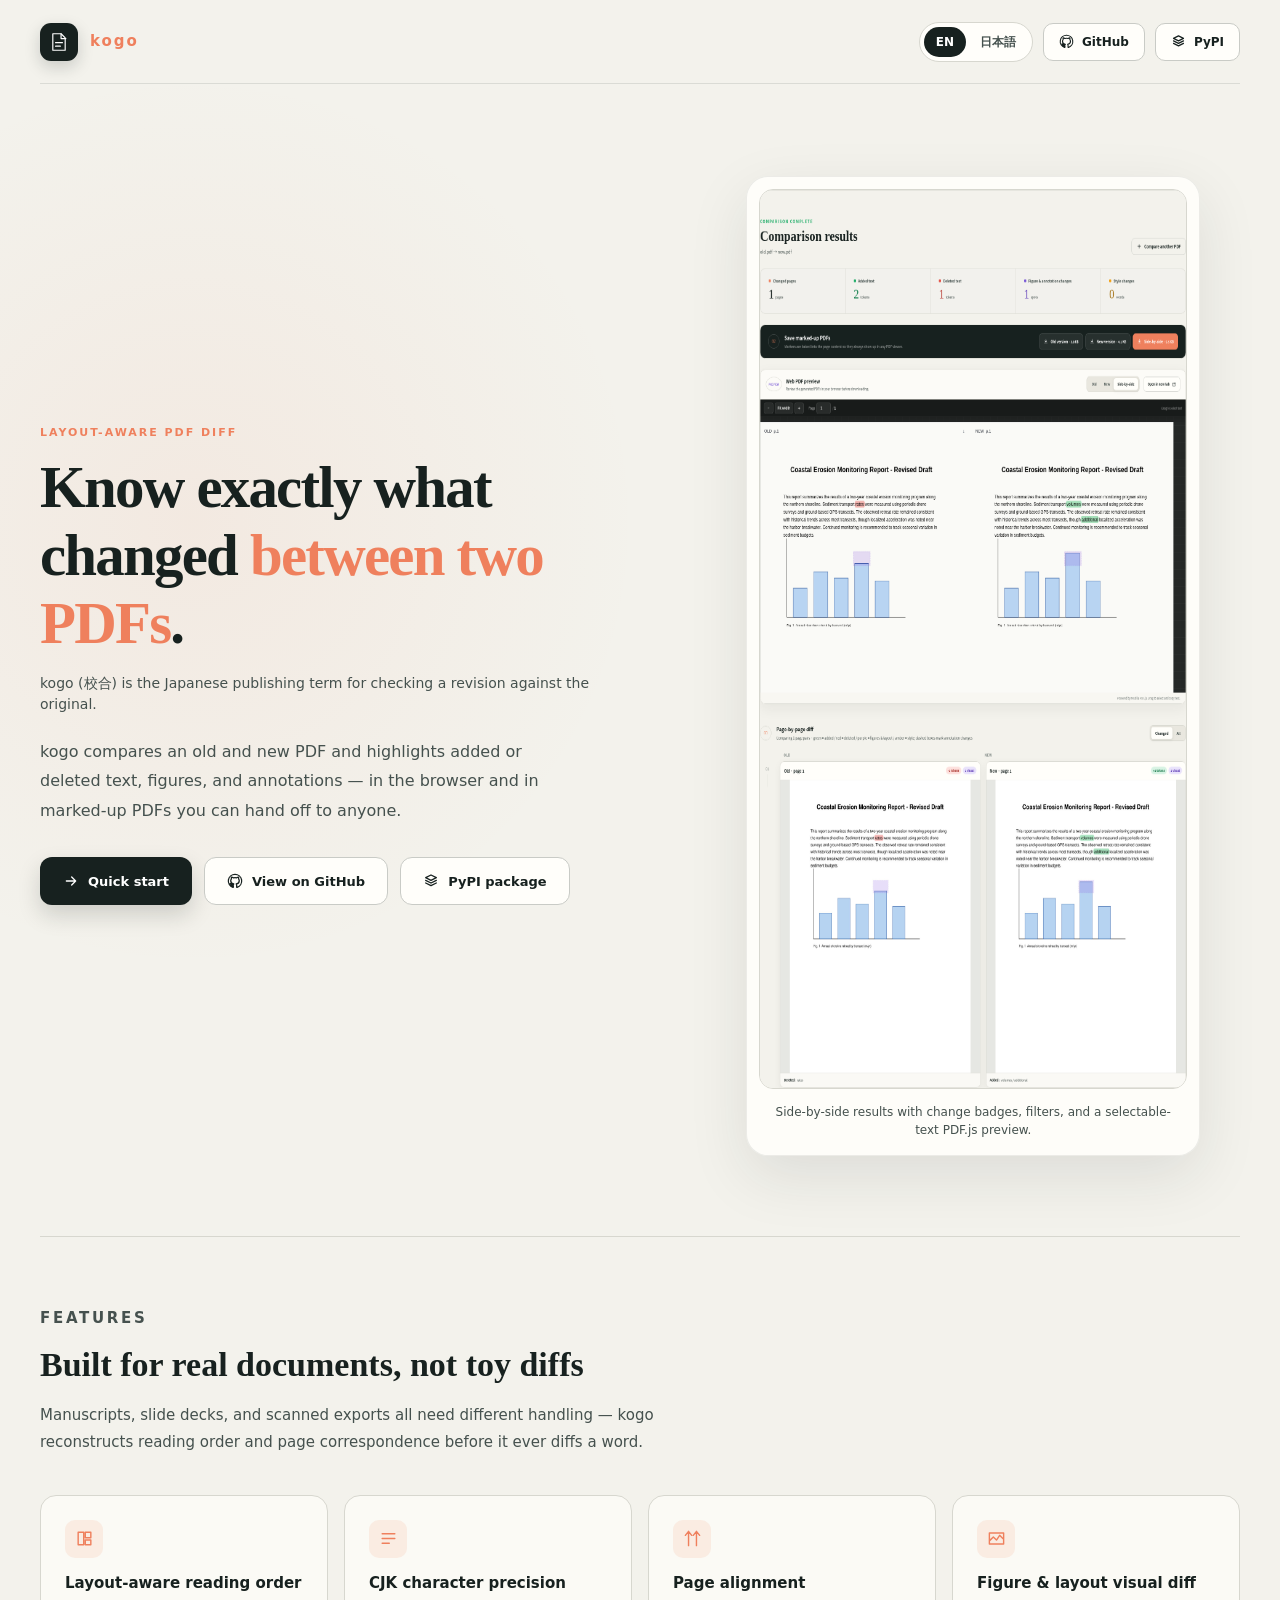
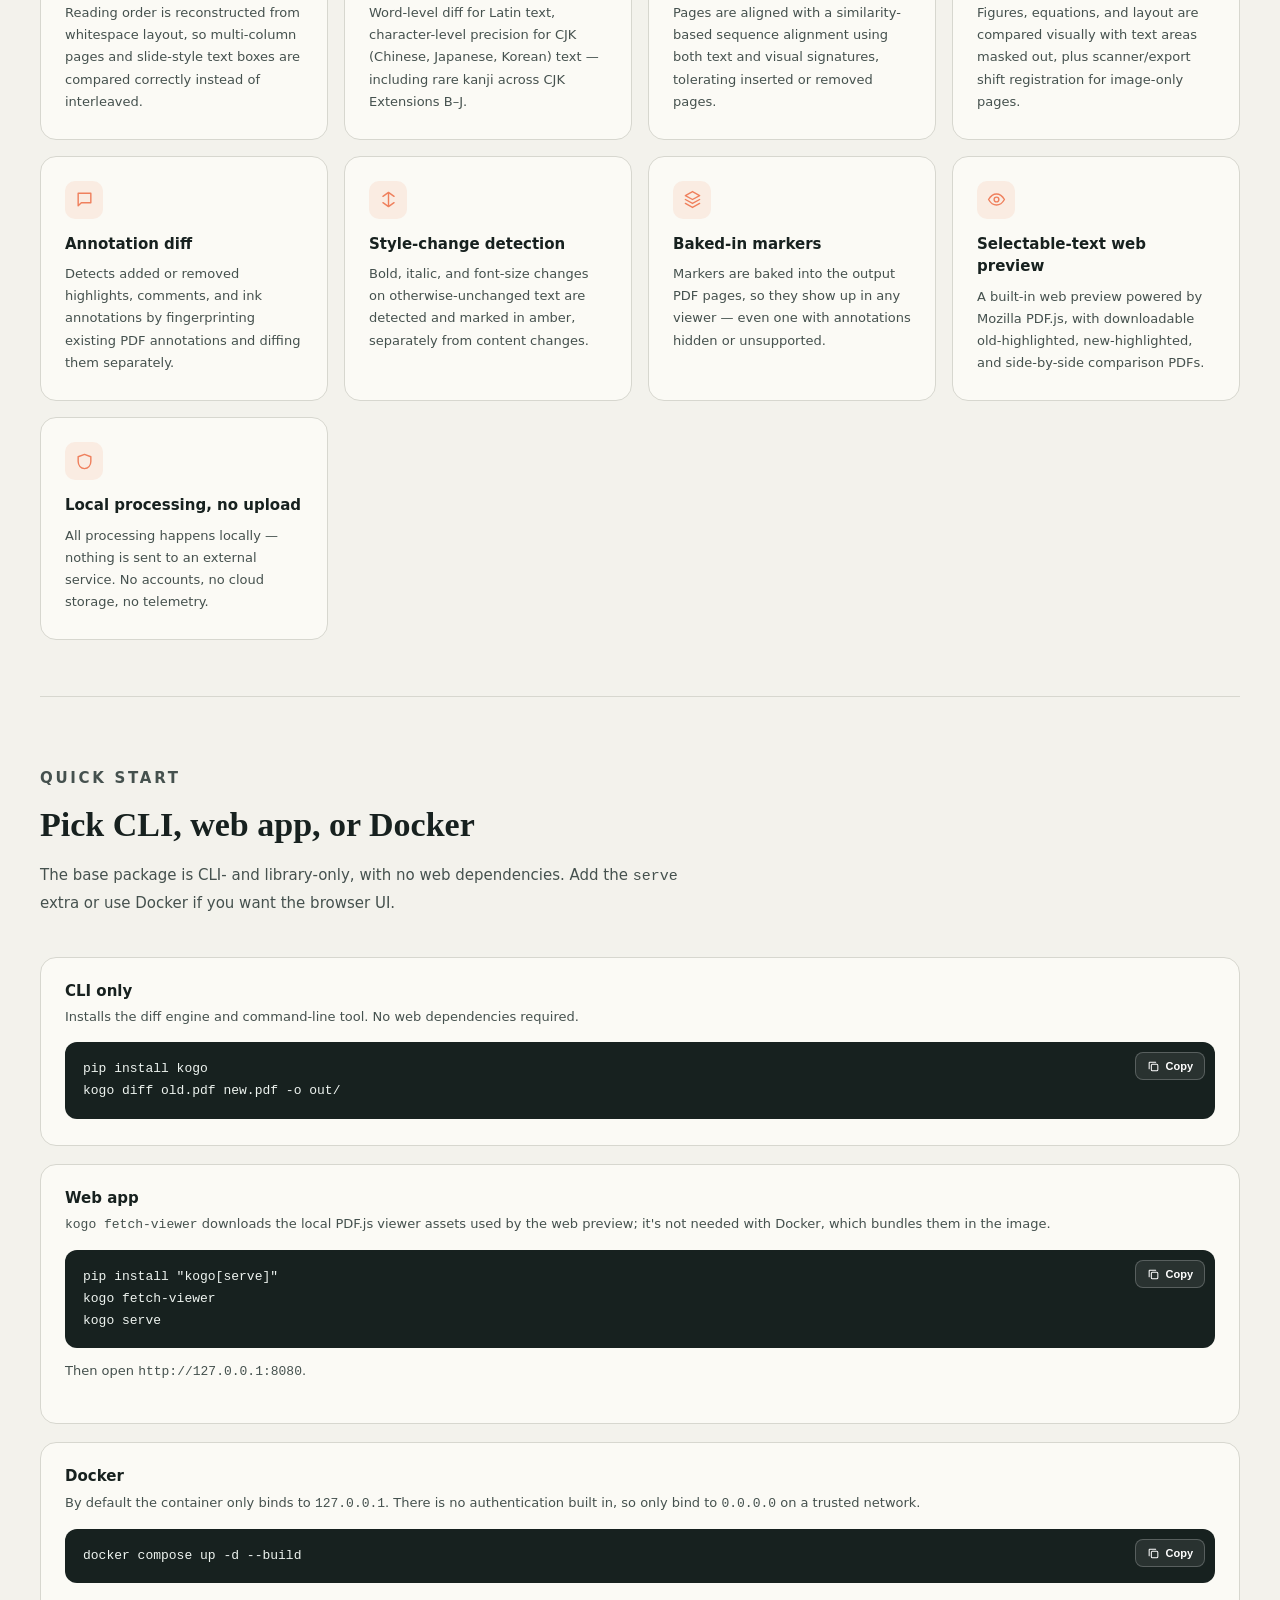
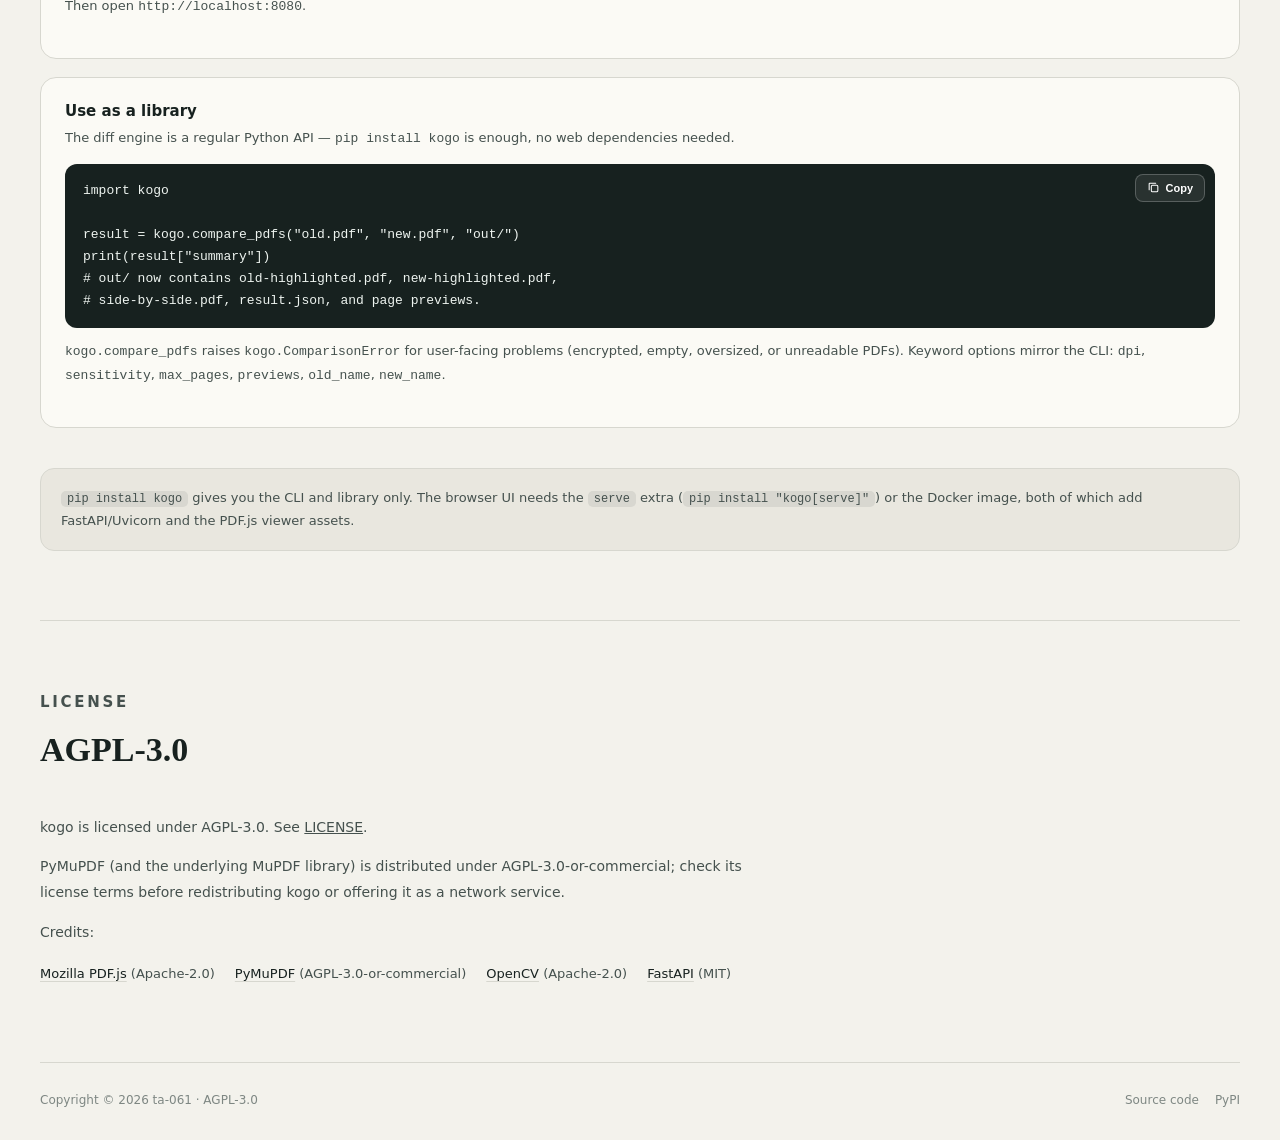
==== docs/site/index.html @ 520534aa "Add GitHub Pages landing site (EN/JA) with deploy workflow" ====
<!doctype html>
<html lang="en">
<head>
<meta charset="utf-8">
<meta name="viewport" content="width=device-width, initial-scale=1">
<title>kogo — layout-aware PDF diff for revisions</title>
<meta name="description" content="kogo compares an old and new PDF and highlights added or deleted text, figures, and annotations, with layout-aware reading order and CJK character precision. Local processing, open source (AGPL-3.0).">
<link rel="canonical" href="https://ta-061.github.io/kogo/">
<meta property="og:type" content="website">
<meta property="og:title" content="kogo — layout-aware PDF diff for revisions">
<meta property="og:description" content="Compare an old and new PDF and highlight added or deleted text, figures, and annotations, in the browser and in marked PDFs.">
<meta property="og:image" content="https://ta-061.github.io/kogo/screenshot-results.png">
<meta property="og:url" content="https://ta-061.github.io/kogo/">
<meta name="twitter:card" content="summary_large_image">
<link rel="icon" href="data:image/svg+xml,%3Csvg xmlns='http://www.w3.org/2000/svg' viewBox='0 0 32 32'%3E%3Crect width='32' height='32' rx='7' fill='%2317211f'/%3E%3Cpath d='M9 6h12l6 6v14H9z' fill='none' stroke='white' stroke-width='1.8' stroke-linejoin='round' stroke-linecap='round'/%3E%3Cpath d='M21 6v7h7' fill='none' stroke='white' stroke-width='1.8' stroke-linejoin='round' stroke-linecap='round'/%3E%3Cpath d='M13 19h10M13 24h7' fill='none' stroke='white' stroke-width='1.8' stroke-linecap='round'/%3E%3C/svg%3E">
<link rel="stylesheet" href="styles.css">
</head>
<body>
<header class="site-header">
  <a class="brand" href="#top">
    <span class="brand-mark" aria-hidden="true">
      <svg viewBox="0 0 32 32"><path d="M7 4h12l6 6v18H7z"/><path d="M19 4v7h7"/><path d="M11 17h10M11 22h7"/></svg>
    </span>
    <span><b>kogo</b></span>
  </a>
  <div class="header-actions">
    <nav class="lang-switch" aria-label="Language">
      <a href="index.html" class="active">EN</a>
      <a href="ja/index.html">日本語</a>
    </nav>
    <a class="header-link" href="https://github.com/ta-061/kogo">
      <svg viewBox="0 0 24 24"><path d="M12 2a10 10 0 0 0-3.16 19.49c.5.09.68-.22.68-.48v-1.7c-2.78.6-3.37-1.34-3.37-1.34-.46-1.16-1.11-1.47-1.11-1.47-.91-.62.07-.6.07-.6 1 .07 1.53 1.03 1.53 1.03.9 1.52 2.34 1.08 2.91.83.09-.65.35-1.08.63-1.33-2.22-.25-4.56-1.11-4.56-4.94 0-1.09.39-1.98 1.03-2.68-.1-.25-.45-1.27.1-2.65 0 0 .84-.27 2.75 1.02a9.6 9.6 0 0 1 5 0c1.91-1.29 2.75-1.02 2.75-1.02.55 1.38.2 2.4.1 2.65.64.7 1.03 1.59 1.03 2.68 0 3.84-2.34 4.68-4.57 4.93.36.31.68.92.68 1.85v2.74c0 .26.18.58.69.48A10 10 0 0 0 12 2Z"/></svg>
      GitHub
    </a>
    <a class="header-link" href="https://pypi.org/project/kogo/">
      <svg viewBox="0 0 24 24"><path d="M12 3l8 4-8 4-8-4 8-4Z"/><path d="M4 11l8 4 8-4"/><path d="M4 15l8 4 8-4"/></svg>
      PyPI
    </a>
  </div>
</header>

<main id="top">
  <section class="hero" style="border-top:0;padding-top:76px">
    <div class="hero-copy">
      <p class="eyebrow">Layout-aware PDF diff</p>
      <h1>Know exactly what changed <em>between two PDFs</em>.</h1>
      <p class="kanji-note">kogo (校合) is the Japanese publishing term for checking a revision against the original.</p>
      <p class="lead">
        kogo compares an old and new PDF and highlights added or deleted text, figures, and
        annotations — in the browser and in marked-up PDFs you can hand off to anyone.
      </p>
      <div class="hero-actions">
        <a class="btn btn-primary" href="#quick-start">
          <svg viewBox="0 0 24 24"><path d="M5 12h14M13 6l6 6-6 6"/></svg>
          Quick start
        </a>
        <a class="btn btn-secondary" href="https://github.com/ta-061/kogo">
          <svg viewBox="0 0 24 24"><path d="M12 2a10 10 0 0 0-3.16 19.49c.5.09.68-.22.68-.48v-1.7c-2.78.6-3.37-1.34-3.37-1.34-.46-1.16-1.11-1.47-1.11-1.47-.91-.62.07-.6.07-.6 1 .07 1.53 1.03 1.53 1.03.9 1.52 2.34 1.08 2.91.83.09-.65.35-1.08.63-1.33-2.22-.25-4.56-1.11-4.56-4.94 0-1.09.39-1.98 1.03-2.68-.1-.25-.45-1.27.1-2.65 0 0 .84-.27 2.75 1.02a9.6 9.6 0 0 1 5 0c1.91-1.29 2.75-1.02 2.75-1.02.55 1.38.2 2.4.1 2.65.64.7 1.03 1.59 1.03 2.68 0 3.84-2.34 4.68-4.57 4.93.36.31.68.92.68 1.85v2.74c0 .26.18.58.69.48A10 10 0 0 0 12 2Z"/></svg>
          View on GitHub
        </a>
        <a class="btn btn-secondary" href="https://pypi.org/project/kogo/">
          <svg viewBox="0 0 24 24"><path d="M12 3l8 4-8 4-8-4 8-4Z"/><path d="M4 11l8 4 8-4"/><path d="M4 15l8 4 8-4"/></svg>
          PyPI package
        </a>
      </div>
    </div>
    <figure class="hero-figure">
      <img src="screenshot-results.png" alt="kogo comparison results showing added, deleted, visual, and style-only changes across aligned pages" width="1400" height="900" loading="eager">
      <figcaption>Side-by-side results with change badges, filters, and a selectable-text PDF.js preview.</figcaption>
    </figure>
  </section>

  <section id="features">
    <div class="section-head">
      <p class="eyebrow">Features</p>
      <h2>Built for real documents, not toy diffs</h2>
      <p>Manuscripts, slide decks, and scanned exports all need different handling — kogo reconstructs reading order and page correspondence before it ever diffs a word.</p>
    </div>
    <div class="features-grid">
      <div class="feature-card">
        <span class="feature-icon"><svg viewBox="0 0 24 24"><path d="M4 4h7v16H4zM13 4h7v7h-7zM13 14h7v6h-7z"/></svg></span>
        <h3>Layout-aware reading order</h3>
        <p>Reading order is reconstructed from whitespace layout, so multi-column pages and slide-style text boxes are compared correctly instead of interleaved.</p>
      </div>
      <div class="feature-card">
        <span class="feature-icon"><svg viewBox="0 0 24 24"><path d="M4 6h16M4 12h16M4 18h9"/></svg></span>
        <h3>CJK character precision</h3>
        <p>Word-level diff for Latin text, character-level precision for CJK (Chinese, Japanese, Korean) text — including rare kanji across CJK Extensions B–J.</p>
      </div>
      <div class="feature-card">
        <span class="feature-icon"><svg viewBox="0 0 24 24"><path d="M7 3v18M17 3v18M3 8l4-5 4 5M13 8l4-5 4 5"/></svg></span>
        <h3>Page alignment</h3>
        <p>Pages are aligned with a similarity-based sequence alignment using both text and visual signatures, tolerating inserted or removed pages.</p>
      </div>
      <div class="feature-card">
        <span class="feature-icon"><svg viewBox="0 0 24 24"><path d="M3 5h18v14H3zM3 15l5-5 4 4 4-6 4 4"/></svg></span>
        <h3>Figure &amp; layout visual diff</h3>
        <p>Figures, equations, and layout are compared visually with text areas masked out, plus scanner/export shift registration for image-only pages.</p>
      </div>
      <div class="feature-card">
        <span class="feature-icon"><svg viewBox="0 0 24 24"><path d="M4 4h16v12H8l-4 4z"/></svg></span>
        <h3>Annotation diff</h3>
        <p>Detects added or removed highlights, comments, and ink annotations by fingerprinting existing PDF annotations and diffing them separately.</p>
      </div>
      <div class="feature-card">
        <span class="feature-icon"><svg viewBox="0 0 24 24"><path d="M12 3v18M5 8l7-5 7 5M5 16l7 5 7-5"/></svg></span>
        <h3>Style-change detection</h3>
        <p>Bold, italic, and font-size changes on otherwise-unchanged text are detected and marked in amber, separately from content changes.</p>
      </div>
      <div class="feature-card">
        <span class="feature-icon"><svg viewBox="0 0 24 24"><path d="M12 2 3 7l9 5 9-5-9-5ZM3 12l9 5 9-5M3 17l9 5 9-5"/></svg></span>
        <h3>Baked-in markers</h3>
        <p>Markers are baked into the output PDF pages, so they show up in any viewer — even one with annotations hidden or unsupported.</p>
      </div>
      <div class="feature-card">
        <span class="feature-icon"><svg viewBox="0 0 24 24"><path d="M2 12s4-7 10-7 10 7 10 7-4 7-10 7-10-7-10-7Z"/><circle cx="12" cy="12" r="3"/></svg></span>
        <h3>Selectable-text web preview</h3>
        <p>A built-in web preview powered by Mozilla PDF.js, with downloadable old-highlighted, new-highlighted, and side-by-side comparison PDFs.</p>
      </div>
      <div class="feature-card">
        <span class="feature-icon"><svg viewBox="0 0 24 24"><path d="M12 3 4 6v6c0 5 3.5 8.5 8 9 4.5-.5 8-4 8-9V6l-8-3Z"/></svg></span>
        <h3>Local processing, no upload</h3>
        <p>All processing happens locally — nothing is sent to an external service. No accounts, no cloud storage, no telemetry.</p>
      </div>
    </div>
  </section>

  <section id="quick-start">
    <div class="section-head">
      <p class="eyebrow">Quick start</p>
      <h2>Pick CLI, web app, or Docker</h2>
      <p>The base package is CLI- and library-only, with no web dependencies. Add the <code>serve</code> extra or use Docker if you want the browser UI.</p>
    </div>
    <div class="quickstart-grid">
      <div class="qs-card">
        <h3>CLI only</h3>
        <p>Installs the diff engine and command-line tool. No web dependencies required.</p>
        <div class="code-block">
          <pre><code>pip install kogo
kogo diff old.pdf new.pdf -o out/</code></pre>
          <button type="button" class="copy-btn" data-copied-label="Copied">
            <svg viewBox="0 0 24 24"><rect x="8" y="8" width="12" height="12" rx="2"/><path d="M4 16V5a1 1 0 0 1 1-1h11"/></svg>
            <span class="copy-label">Copy</span>
          </button>
        </div>
      </div>
      <div class="qs-card">
        <h3>Web app</h3>
        <p><code>kogo fetch-viewer</code> downloads the local PDF.js viewer assets used by the web preview; it's not needed with Docker, which bundles them in the image.</p>
        <div class="code-block">
          <pre><code>pip install "kogo[serve]"
kogo fetch-viewer
kogo serve</code></pre>
          <button type="button" class="copy-btn" data-copied-label="Copied">
            <svg viewBox="0 0 24 24"><rect x="8" y="8" width="12" height="12" rx="2"/><path d="M4 16V5a1 1 0 0 1 1-1h11"/></svg>
            <span class="copy-label">Copy</span>
          </button>
        </div>
        <p style="margin-top:12px">Then open <code>http://127.0.0.1:8080</code>.</p>
      </div>
      <div class="qs-card">
        <h3>Docker</h3>
        <p>By default the container only binds to <code>127.0.0.1</code>. There is no authentication built in, so only bind to <code>0.0.0.0</code> on a trusted network.</p>
        <div class="code-block">
          <pre><code>docker compose up -d --build</code></pre>
          <button type="button" class="copy-btn" data-copied-label="Copied">
            <svg viewBox="0 0 24 24"><rect x="8" y="8" width="12" height="12" rx="2"/><path d="M4 16V5a1 1 0 0 1 1-1h11"/></svg>
            <span class="copy-label">Copy</span>
          </button>
        </div>
        <p style="margin-top:12px">Then open <code>http://localhost:8080</code>.</p>
      </div>
      <div class="qs-card library-example">
        <h3>Use as a library</h3>
        <p>The diff engine is a regular Python API — <code>pip install kogo</code> is enough, no web dependencies needed.</p>
        <div class="code-block">
          <pre><code>import kogo

result = kogo.compare_pdfs("old.pdf", "new.pdf", "out/")
print(result["summary"])
# out/ now contains old-highlighted.pdf, new-highlighted.pdf,
# side-by-side.pdf, result.json, and page previews.</code></pre>
          <button type="button" class="copy-btn" data-copied-label="Copied">
            <svg viewBox="0 0 24 24"><rect x="8" y="8" width="12" height="12" rx="2"/><path d="M4 16V5a1 1 0 0 1 1-1h11"/></svg>
            <span class="copy-label">Copy</span>
          </button>
        </div>
        <p style="margin-top:12px"><code>kogo.compare_pdfs</code> raises <code>kogo.ComparisonError</code> for user-facing problems (encrypted, empty, oversized, or unreadable PDFs). Keyword options mirror the CLI: <code>dpi</code>, <code>sensitivity</code>, <code>max_pages</code>, <code>previews</code>, <code>old_name</code>, <code>new_name</code>.</p>
      </div>
    </div>
    <p class="qs-note">
      <code>pip install kogo</code> gives you the CLI and library only. The browser UI needs the
      <code>serve</code> extra (<code>pip install "kogo[serve]"</code>) or the Docker image, both of
      which add FastAPI/Uvicorn and the PDF.js viewer assets.
    </p>
  </section>

  <section id="license">
    <div class="section-head">
      <p class="eyebrow">License</p>
      <h2>AGPL-3.0</h2>
    </div>
    <div class="license-body">
      <p>kogo is licensed under AGPL-3.0. See <a href="https://github.com/ta-061/kogo/blob/main/LICENSE">LICENSE</a>.</p>
      <p>PyMuPDF (and the underlying MuPDF library) is distributed under AGPL-3.0-or-commercial; check its license terms before redistributing kogo or offering it as a network service.</p>
      <p>Credits:</p>
      <ul class="credits">
        <li><a href="https://github.com/mozilla/pdf.js">Mozilla PDF.js</a> (Apache-2.0)</li>
        <li><a href="https://github.com/pymupdf/PyMuPDF">PyMuPDF</a> (AGPL-3.0-or-commercial)</li>
        <li><a href="https://github.com/opencv/opencv">OpenCV</a> (Apache-2.0)</li>
        <li><a href="https://github.com/tiangolo/fastapi">FastAPI</a> (MIT)</li>
      </ul>
    </div>
  </section>
</main>

<footer>
  <span>Copyright © 2026 ta-061 · AGPL-3.0</span>
  <div class="footer-links">
    <a class="footer-link" href="https://github.com/ta-061/kogo">Source code</a>
    <a class="footer-link" href="https://pypi.org/project/kogo/">PyPI</a>
  </div>
</footer>

<script src="site.js"></script>
</body>
</html>
---- docs/site/styles.css ----
:root {
  --ink: #17211f;
  --ink-soft: #45514e;
  --paper: #f3f2ec;
  --paper-deep: #e9e7df;
  --white: #fffefa;
  --line: #d7d7cf;
  --green: #1fad68;
  --green-soft: #d8f3e4;
  --red: #e65347;
  --red-soft: #fde0dd;
  --violet: #7958d7;
  --violet-soft: #e9e2fb;
  --orange: #ef805d;
  --amber: #f2a114;
  --amber-soft: #fbebc9;
  --shadow: 0 20px 60px rgba(31, 39, 37, 0.1);
  --radius: 20px;
}

* {
  box-sizing: border-box;
}

html {
  scroll-behavior: smooth;
}

body {
  margin: 0;
  color: var(--ink);
  background:
    radial-gradient(circle at 15% 12%, rgba(239, 128, 93, 0.08), transparent 28rem),
    var(--paper);
  font-family: Inter, "Hiragino Sans", "Yu Gothic UI", "Yu Gothic", Meiryo, system-ui, sans-serif;
  -webkit-font-smoothing: antialiased;
  line-height: 1.5;
}

a {
  color: inherit;
}

.site-header {
  width: min(1200px, calc(100% - 48px));
  min-height: 84px;
  margin: 0 auto;
  display: flex;
  flex-wrap: wrap;
  gap: 16px;
  align-items: center;
  justify-content: space-between;
  padding: 18px 0;
  border-bottom: 1px solid rgba(23, 33, 31, 0.11);
}

.brand {
  color: var(--ink);
  text-decoration: none;
  display: flex;
  align-items: center;
  gap: 12px;
  font-size: 15px;
  letter-spacing: 0.13em;
  font-weight: 650;
}

.brand b {
  color: var(--orange);
  font-weight: 850;
}

.brand-mark {
  width: 38px;
  height: 38px;
  display: grid;
  place-items: center;
  border-radius: 11px;
  background: var(--ink);
  box-shadow: 0 6px 16px rgba(23, 33, 31, 0.18);
  flex: 0 0 auto;
}

.brand-mark svg {
  width: 22px;
  fill: none;
  stroke: white;
  stroke-width: 1.7;
  stroke-linejoin: round;
  stroke-linecap: round;
}

.header-actions {
  display: flex;
  align-items: center;
  gap: 10px;
  flex-wrap: wrap;
}

.lang-switch {
  display: inline-flex;
  align-items: center;
  gap: 2px;
  padding: 4px;
  border: 1px solid var(--line);
  border-radius: 100px;
  background: var(--white);
}

.lang-switch a {
  padding: 6px 12px;
  border-radius: 100px;
  color: var(--ink-soft);
  text-decoration: none;
  font-size: 12px;
  font-weight: 700;
}

.lang-switch a.active {
  color: white;
  background: var(--ink);
}

.header-link {
  height: 38px;
  padding: 0 15px;
  display: inline-flex;
  align-items: center;
  gap: 8px;
  border: 1px solid #c9cbc6;
  border-radius: 10px;
  color: var(--ink);
  text-decoration: none;
  font-size: 12px;
  font-weight: 750;
  background: var(--white);
  transition: 150ms ease;
}

.header-link:hover {
  border-color: var(--orange);
  background: #fff8f4;
}

.header-link svg {
  width: 15px;
  fill: none;
  stroke: currentColor;
  stroke-width: 1.8;
  stroke-linecap: round;
  stroke-linejoin: round;
}

main {
  width: min(1200px, calc(100% - 48px));
  margin: 0 auto;
}

.hero {
  padding: 76px 0 64px;
  display: grid;
  grid-template-columns: minmax(360px, 1.05fr) minmax(320px, 0.95fr);
  gap: clamp(40px, 6vw, 80px);
  align-items: center;
}

.eyebrow {
  margin: 0 0 16px;
  color: var(--orange);
  font-size: 11px;
  line-height: 1;
  font-weight: 850;
  letter-spacing: 0.18em;
  text-transform: uppercase;
}

.hero h1 {
  margin: 0;
  font-family: "Yu Mincho", "Hiragino Mincho ProN", Georgia, serif;
  font-size: clamp(40px, 4.6vw, 60px);
  line-height: 1.16;
  letter-spacing: -0.03em;
  font-weight: 600;
}

.hero h1 em {
  color: var(--orange);
  font-style: normal;
}

.kanji-note {
  margin: 14px 0 0;
  color: var(--ink-soft);
  font-size: 14px;
}

.lead {
  max-width: 520px;
  margin: 22px 0 0;
  color: var(--ink-soft);
  font-size: 16px;
  line-height: 1.85;
}

.hero-actions {
  margin-top: 32px;
  display: flex;
  flex-wrap: wrap;
  gap: 12px;
}

.btn {
  height: 48px;
  padding: 0 22px;
  display: inline-flex;
  align-items: center;
  gap: 9px;
  border-radius: 12px;
  text-decoration: none;
  font-size: 13px;
  font-weight: 780;
  border: 1px solid transparent;
  transition: 160ms ease;
}

.btn svg {
  width: 16px;
  fill: none;
  stroke: currentColor;
  stroke-width: 1.9;
  stroke-linecap: round;
  stroke-linejoin: round;
}

.btn-primary {
  color: white;
  background: var(--ink);
  box-shadow: 0 10px 22px rgba(23, 33, 31, 0.17);
}

.btn-primary:hover {
  background: #26322f;
  transform: translateY(-1px);
}

.btn-secondary {
  color: var(--ink);
  background: var(--white);
  border-color: #c9cbc6;
}

.btn-secondary:hover {
  border-color: var(--orange);
  background: #fff8f4;
}

.hero-figure {
  padding: 12px;
  border: 1px solid rgba(23, 33, 31, 0.08);
  border-radius: 22px;
  background: rgba(255, 254, 250, 0.92);
  box-shadow: var(--shadow);
}

.hero-figure img {
  width: 100%;
  display: block;
  border-radius: 14px;
  border: 1px solid var(--line);
}

.hero-figure figcaption {
  margin: 14px 6px 4px;
  color: var(--ink-soft);
  font-size: 12px;
  text-align: center;
}

section {
  padding: 56px 0;
  border-top: 1px solid var(--line);
}

.section-head {
  max-width: 640px;
  margin: 0 0 40px;
}

.section-head h2 {
  margin: 8px 0 0;
  font-family: "Yu Mincho", "Hiragino Mincho ProN", Georgia, serif;
  font-size: clamp(26px, 3vw, 34px);
  font-weight: 650;
}

.section-head p {
  margin: 12px 0 0;
  color: var(--ink-soft);
  font-size: 15px;
  line-height: 1.75;
}

.features-grid {
  display: grid;
  grid-template-columns: repeat(auto-fit, minmax(270px, 1fr));
  gap: 16px;
}

.feature-card {
  padding: 24px 24px 26px;
  border: 1px solid var(--line);
  border-radius: 16px;
  background: rgba(255, 254, 250, 0.7);
}

.feature-icon {
  width: 38px;
  height: 38px;
  display: grid;
  place-items: center;
  margin-bottom: 14px;
  border-radius: 10px;
  color: var(--orange);
  background: rgba(239, 128, 93, 0.12);
}

.feature-icon svg {
  width: 19px;
  fill: none;
  stroke: currentColor;
  stroke-width: 1.8;
  stroke-linecap: round;
  stroke-linejoin: round;
}

.feature-card h3 {
  margin: 0;
  font-size: 15px;
  font-weight: 780;
}

.feature-card p {
  margin: 8px 0 0;
  color: var(--ink-soft);
  font-size: 13px;
  line-height: 1.7;
}

.quickstart-grid {
  display: grid;
  gap: 18px;
}

.qs-card {
  padding: 22px 24px 26px;
  border: 1px solid var(--line);
  border-radius: 16px;
  background: rgba(255, 254, 250, 0.7);
}

.qs-card h3 {
  margin: 0 0 4px;
  font-size: 15px;
  font-weight: 780;
}

.qs-card p {
  margin: 0 0 14px;
  color: var(--ink-soft);
  font-size: 13px;
  line-height: 1.7;
}

pre {
  margin: 0;
  padding: 16px 18px;
  border-radius: 12px;
  background: var(--ink);
  color: #eef4f0;
  font-size: 13px;
  line-height: 1.7;
  overflow-x: auto;
  position: relative;
}

pre code {
  font-family: "SFMono-Regular", Consolas, Menlo, monospace;
}

.code-block {
  position: relative;
}

.copy-btn {
  position: absolute;
  top: 10px;
  right: 10px;
  height: 28px;
  padding: 0 11px;
  display: inline-flex;
  align-items: center;
  gap: 6px;
  cursor: pointer;
  border: 1px solid rgba(255, 255, 255, 0.22);
  border-radius: 8px;
  color: white;
  background: rgba(255, 255, 255, 0.08);
  font-size: 11px;
  font-weight: 700;
  transition: 140ms ease;
}

.copy-btn:hover {
  background: rgba(255, 255, 255, 0.18);
}

.copy-btn svg {
  width: 13px;
  fill: none;
  stroke: currentColor;
  stroke-width: 1.9;
  stroke-linecap: round;
  stroke-linejoin: round;
}

.qs-note {
  margin-top: 40px;
  padding: 18px 20px;
  border: 1px solid var(--line);
  border-radius: 14px;
  background: var(--paper-deep);
  color: var(--ink-soft);
  font-size: 13px;
  line-height: 1.75;
}

.qs-note code {
  padding: 1px 6px;
  border-radius: 5px;
  background: rgba(23, 33, 31, 0.08);
  font-family: "SFMono-Regular", Consolas, Menlo, monospace;
  font-size: 12px;
}

.library-example pre {
  margin-top: 4px;
}

.license-body {
  max-width: 720px;
  color: var(--ink-soft);
  font-size: 14px;
  line-height: 1.85;
}

.license-body p {
  margin: 0 0 14px;
}

.license-body code {
  padding: 1px 6px;
  border-radius: 5px;
  background: var(--paper-deep);
  font-family: "SFMono-Regular", Consolas, Menlo, monospace;
  font-size: 12.5px;
}

.credits {
  margin: 16px 0 0;
  padding: 0;
  list-style: none;
  display: flex;
  flex-wrap: wrap;
  gap: 8px 20px;
  font-size: 13px;
}

.credits a {
  color: var(--ink);
  text-decoration: underline;
  text-decoration-color: var(--line);
  text-underline-offset: 3px;
}

footer {
  width: min(1200px, calc(100% - 48px));
  margin: 20px auto 0;
  padding: 28px 0 40px;
  display: flex;
  flex-wrap: wrap;
  align-items: center;
  justify-content: space-between;
  gap: 12px;
  border-top: 1px solid var(--line);
  color: #7e8783;
  font-size: 12px;
}

.footer-links {
  display: flex;
  align-items: center;
  gap: 16px;
}

.footer-link {
  color: inherit;
  text-decoration: none;
}

.footer-link:hover {
  color: var(--ink);
  text-decoration: underline;
}

@media (max-width: 900px) {
  .hero {
    grid-template-columns: 1fr;
    padding-top: 48px;
  }
}

@media (max-width: 620px) {
  .site-header {
    justify-content: center;
    text-align: center;
  }

  .header-actions {
    justify-content: center;
  }

  .hero {
    padding: 40px 0 48px;
  }

  .hero-actions .btn {
    flex: 1 1 auto;
    justify-content: center;
  }

  footer {
    flex-direction: column;
    text-align: center;
  }
}

@media (prefers-reduced-motion: reduce) {
  html {
    scroll-behavior: auto;
  }
}
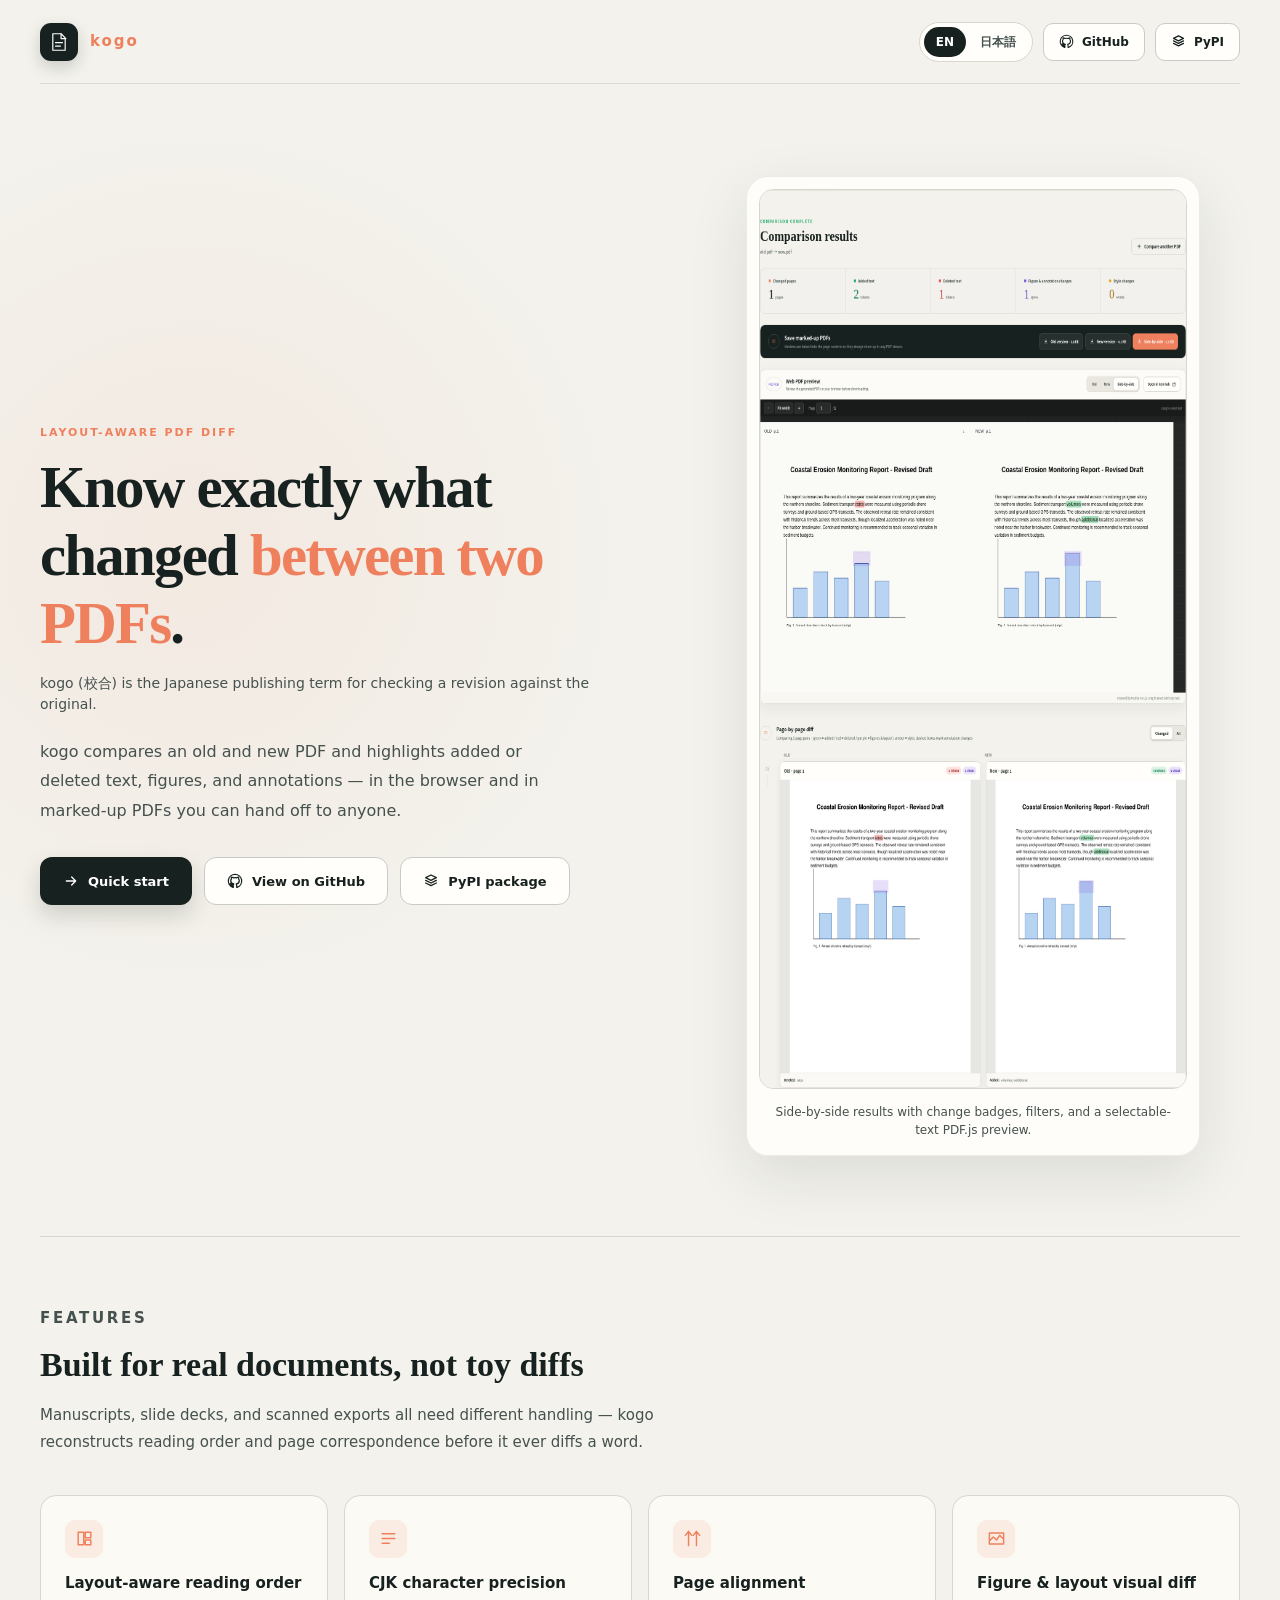
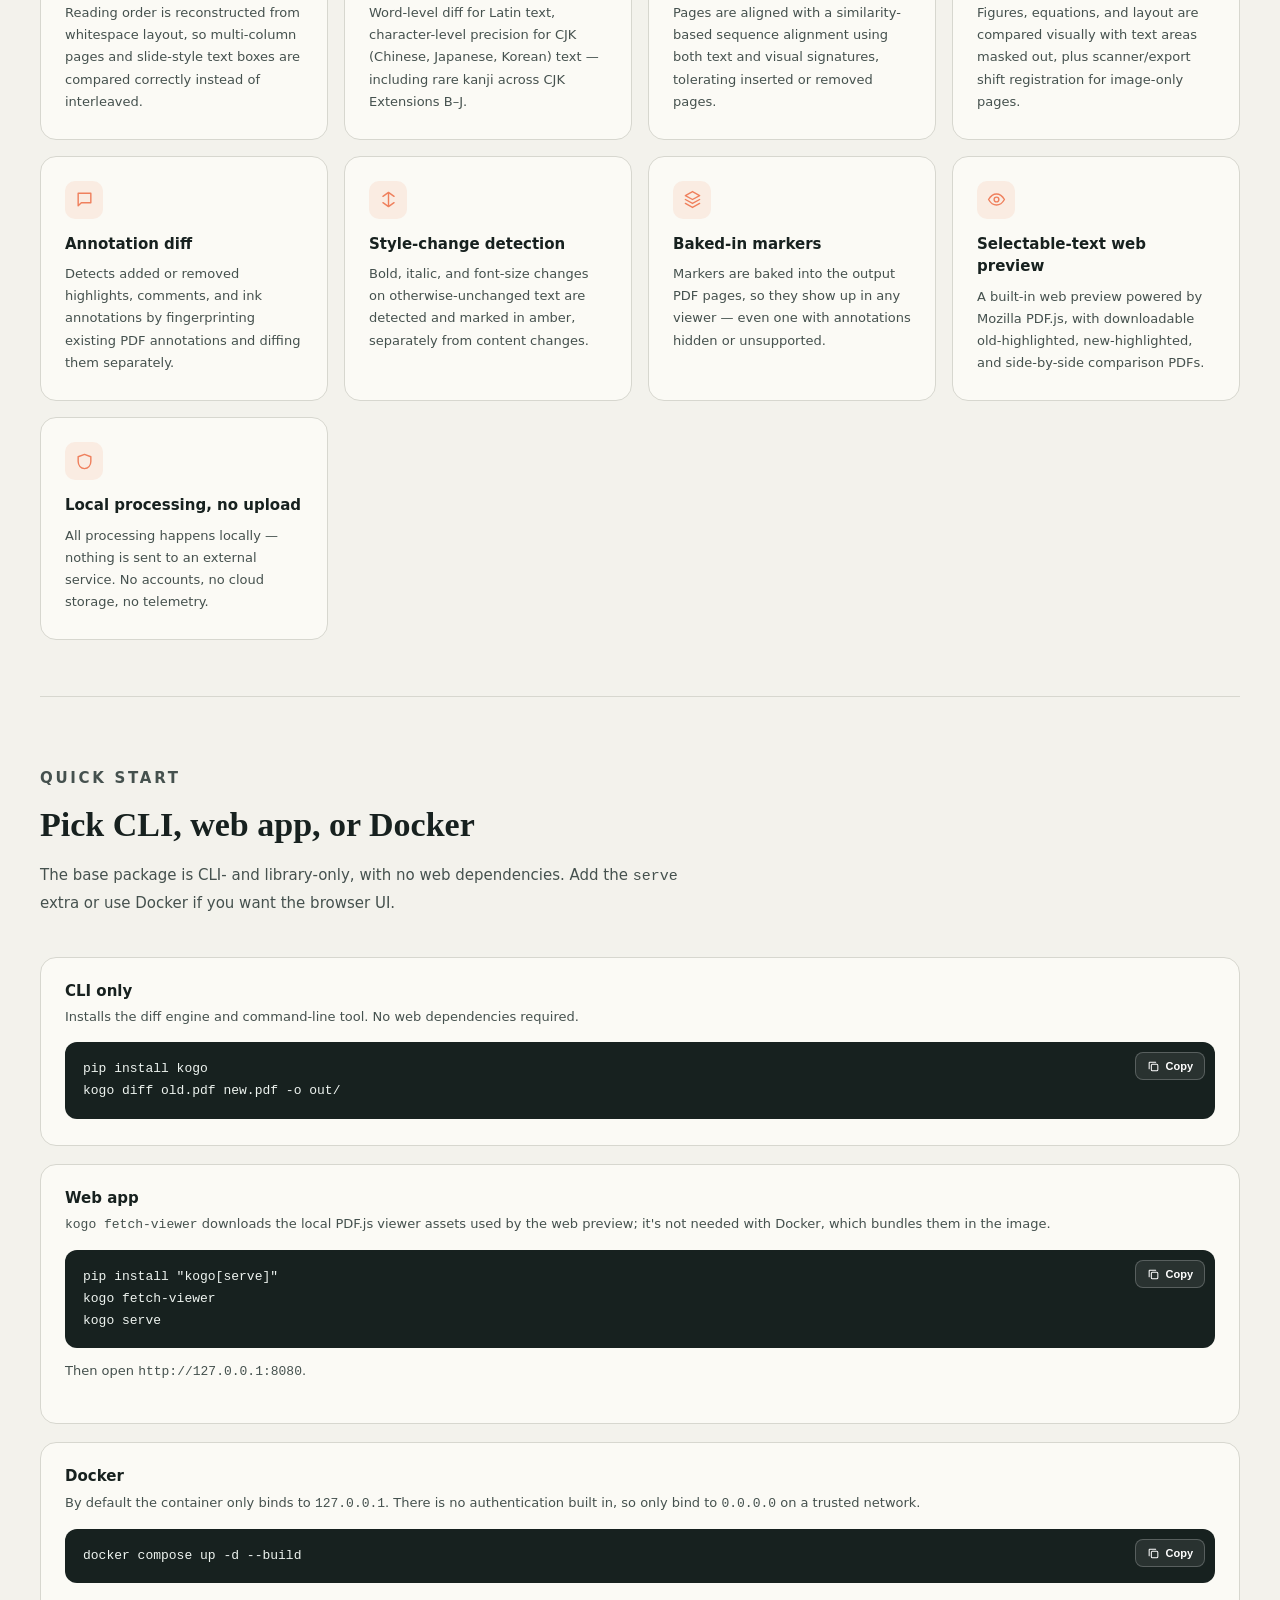
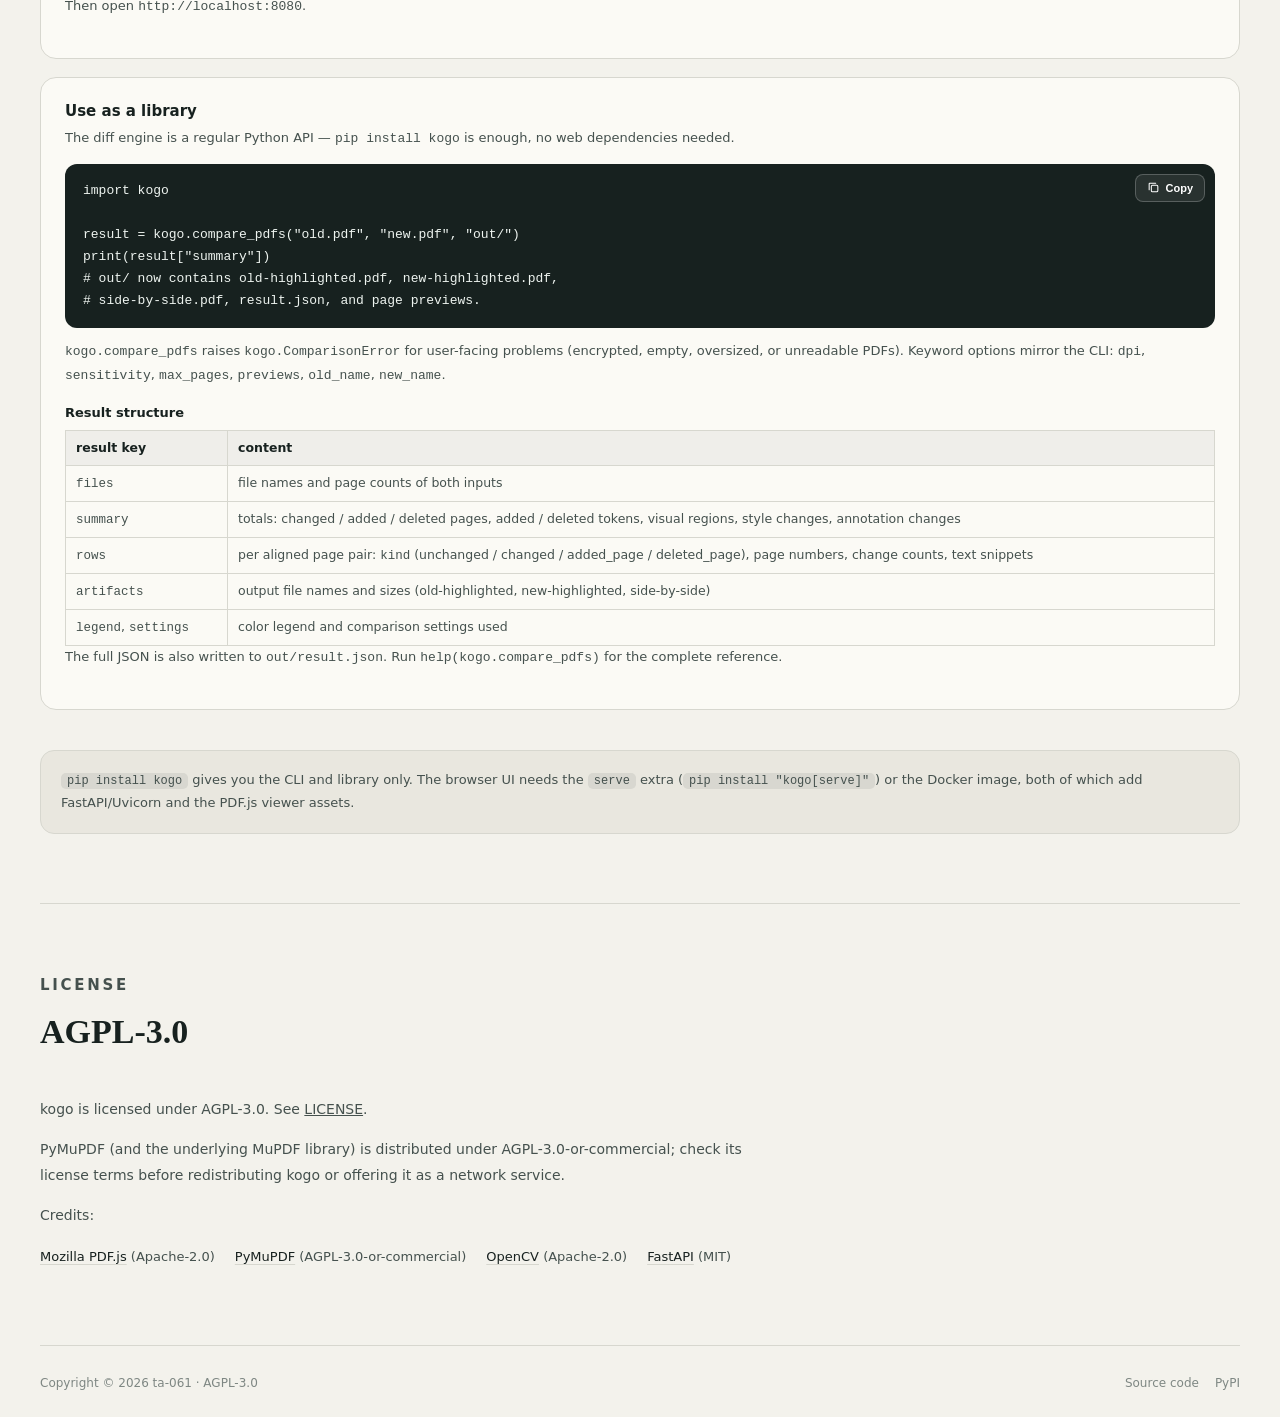
==== commit 8f9e8614: "0.1.3: library documentation (docstring, py.typed, site API table)" ====
--- a/docs/site/index.html
+++ b/docs/site/index.html
@@ -186,6 +186,20 @@
           </button>
         </div>
         <p style="margin-top:12px"><code>kogo.compare_pdfs</code> raises <code>kogo.ComparisonError</code> for user-facing problems (encrypted, empty, oversized, or unreadable PDFs). Keyword options mirror the CLI: <code>dpi</code>, <code>sensitivity</code>, <code>max_pages</code>, <code>previews</code>, <code>old_name</code>, <code>new_name</code>.</p>
+        <h4 class="api-table-title">Result structure</h4>
+        <table class="api-table">
+          <thead>
+            <tr><th>result key</th><th>content</th></tr>
+          </thead>
+          <tbody>
+            <tr><td><code>files</code></td><td>file names and page counts of both inputs</td></tr>
+            <tr><td><code>summary</code></td><td>totals: changed / added / deleted pages, added / deleted tokens, visual regions, style changes, annotation changes</td></tr>
+            <tr><td><code>rows</code></td><td>per aligned page pair: <code>kind</code> (unchanged / changed / added_page / deleted_page), page numbers, change counts, text snippets</td></tr>
+            <tr><td><code>artifacts</code></td><td>output file names and sizes (old-highlighted, new-highlighted, side-by-side)</td></tr>
+            <tr><td><code>legend</code>, <code>settings</code></td><td>color legend and comparison settings used</td></tr>
+          </tbody>
+        </table>
+        <p class="api-note">The full JSON is also written to <code>out/result.json</code>. Run <code>help(kogo.compare_pdfs)</code> for the complete reference.</p>
       </div>
     </div>
     <p class="qs-note">
--- a/docs/site/styles.css
+++ b/docs/site/styles.css
@@ -371,6 +371,40 @@
   line-height: 1.7;
 }
 
+.api-table-title {
+  margin: 16px 0 8px;
+  font-size: 13px;
+  font-weight: 780;
+}
+
+.api-table {
+  width: 100%;
+  border-collapse: collapse;
+  font-size: 12.5px;
+  line-height: 1.6;
+}
+
+.api-table th,
+.api-table td {
+  padding: 7px 10px;
+  border: 1px solid var(--line);
+  text-align: left;
+  vertical-align: top;
+}
+
+.api-table th {
+  background: rgba(23, 33, 31, 0.05);
+  font-weight: 700;
+}
+
+.api-table td {
+  color: var(--ink-soft);
+}
+
+.api-note {
+  margin-top: 10px;
+}
+
 pre {
   margin: 0;
   padding: 16px 18px;
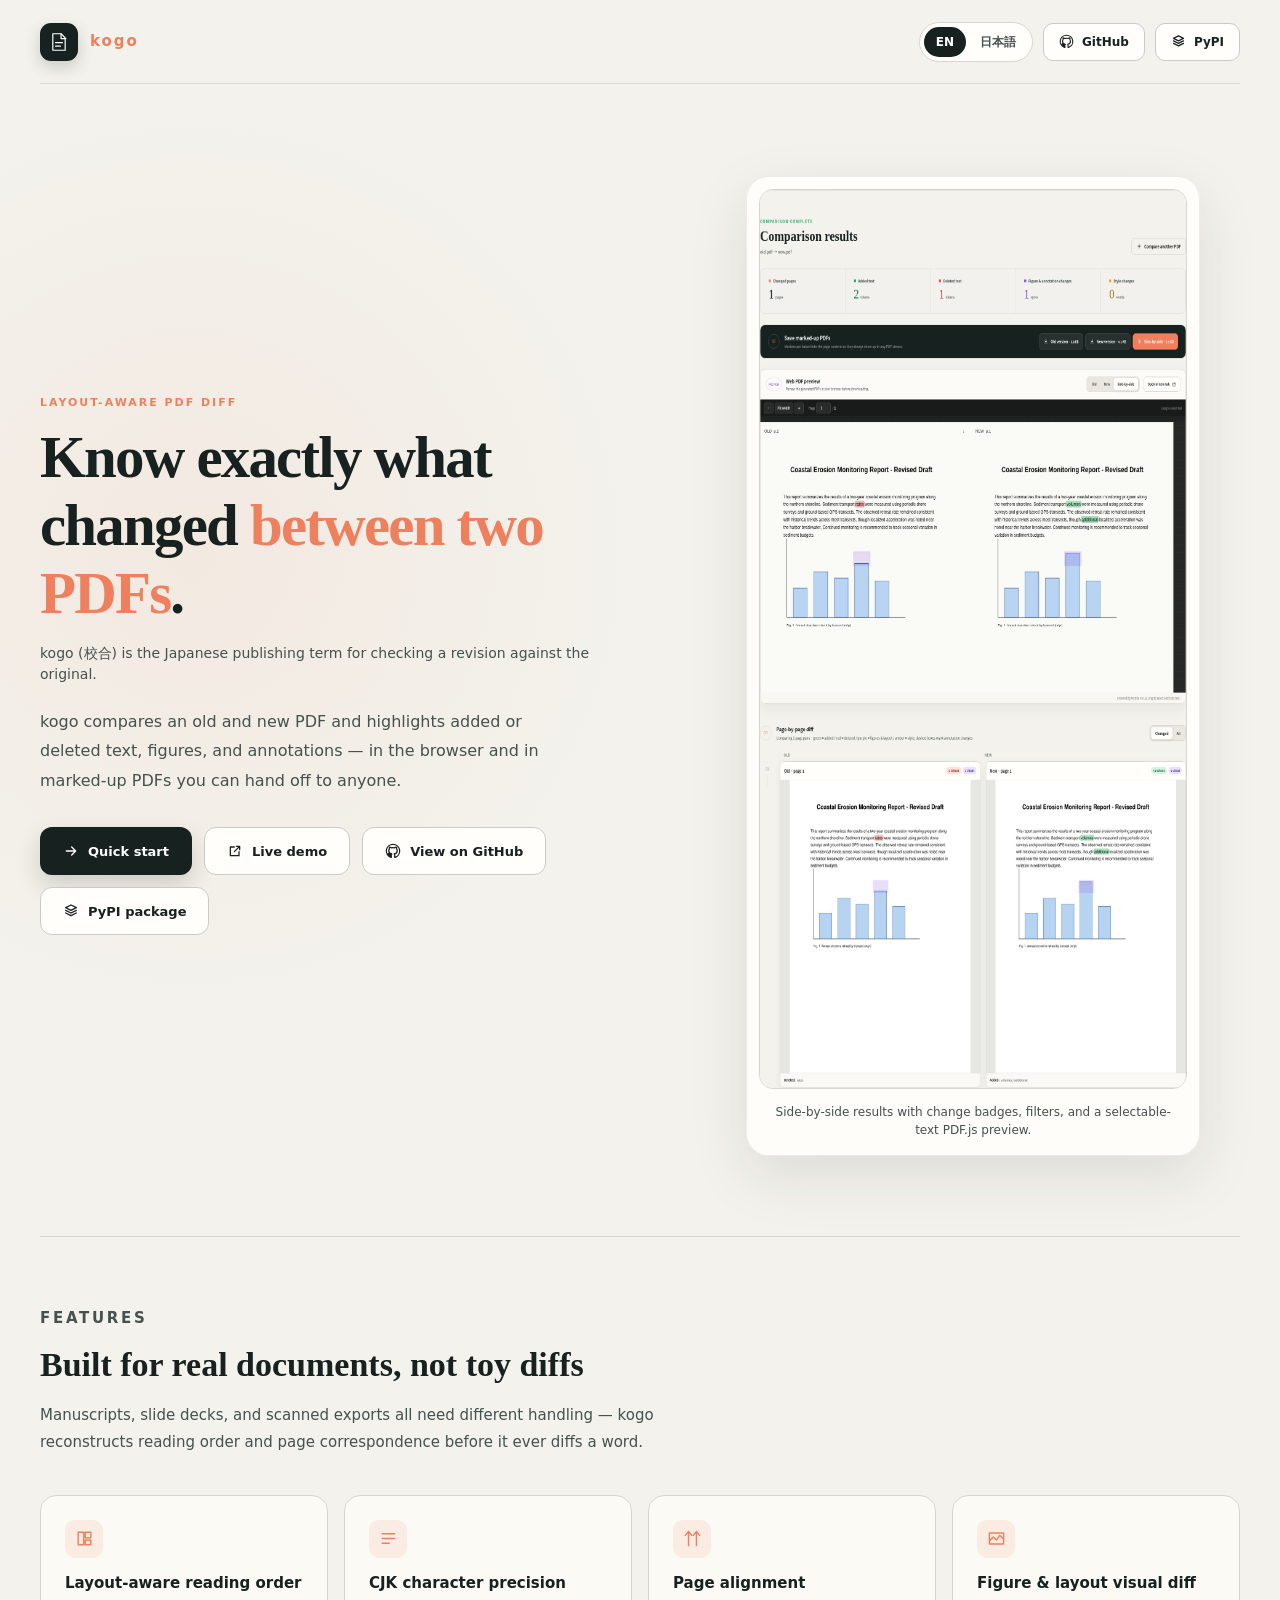
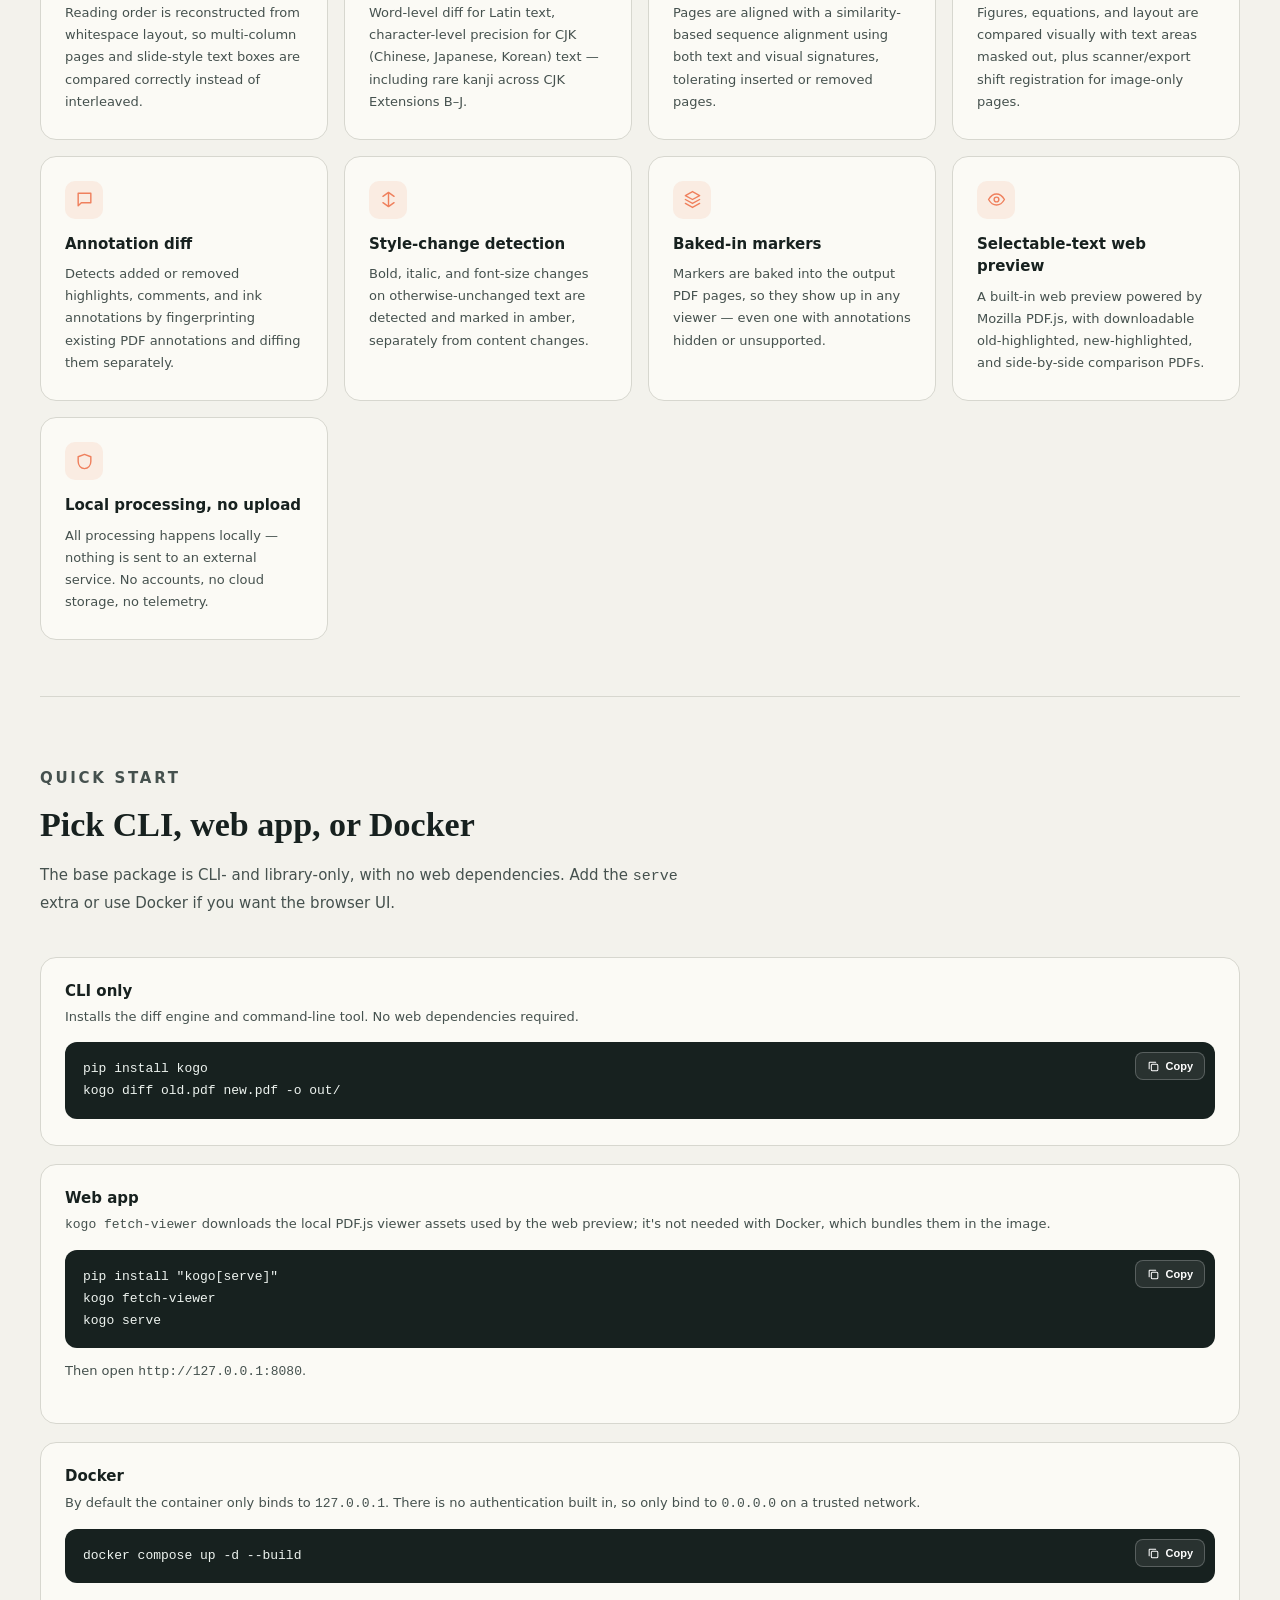
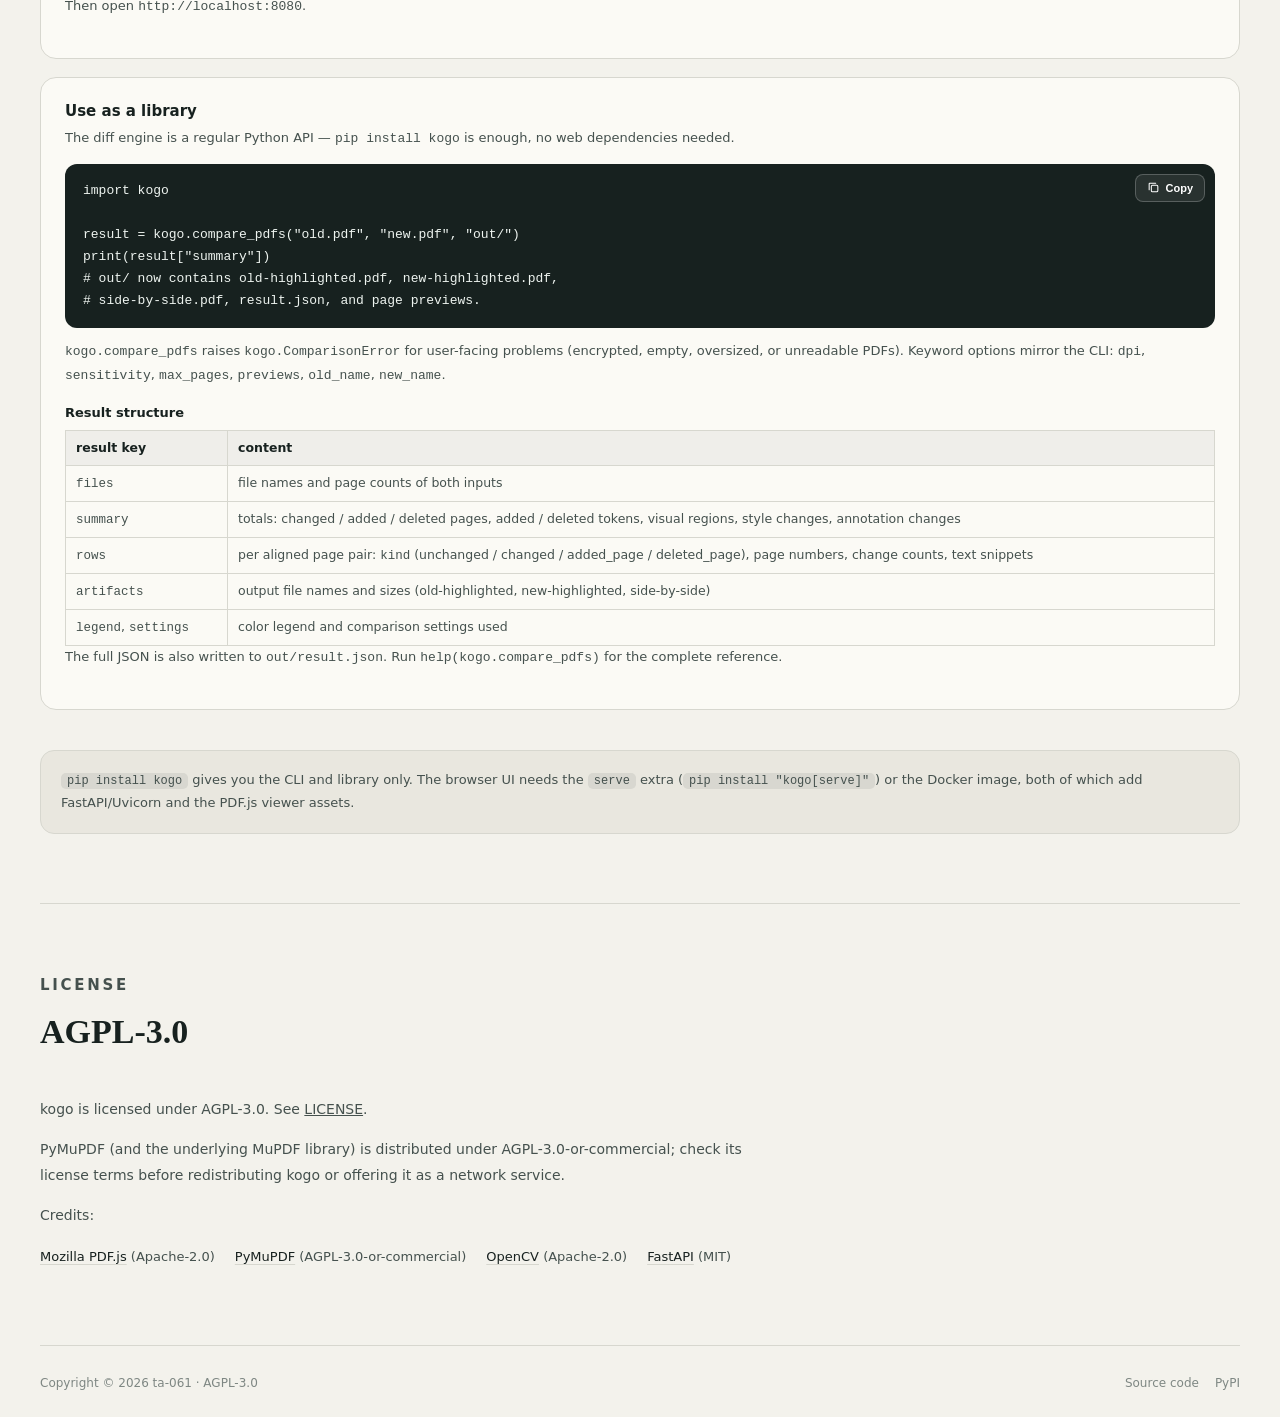
==== commit 299fdcbc: "Site: custom domain kogo.tatu-sec.dev, live demo button, CNAME" ====
--- a/docs/site/index.html
+++ b/docs/site/index.html
@@ -5,12 +5,12 @@
 <meta name="viewport" content="width=device-width, initial-scale=1">
 <title>kogo — layout-aware PDF diff for revisions</title>
 <meta name="description" content="kogo compares an old and new PDF and highlights added or deleted text, figures, and annotations, with layout-aware reading order and CJK character precision. Local processing, open source (AGPL-3.0).">
-<link rel="canonical" href="https://ta-061.github.io/kogo/">
+<link rel="canonical" href="https://kogo.tatu-sec.dev/">
 <meta property="og:type" content="website">
 <meta property="og:title" content="kogo — layout-aware PDF diff for revisions">
 <meta property="og:description" content="Compare an old and new PDF and highlight added or deleted text, figures, and annotations, in the browser and in marked PDFs.">
-<meta property="og:image" content="https://ta-061.github.io/kogo/screenshot-results.png">
-<meta property="og:url" content="https://ta-061.github.io/kogo/">
+<meta property="og:image" content="https://kogo.tatu-sec.dev/screenshot-results.png">
+<meta property="og:url" content="https://kogo.tatu-sec.dev/">
 <meta name="twitter:card" content="summary_large_image">
 <link rel="icon" href="data:image/svg+xml,%3Csvg xmlns='http://www.w3.org/2000/svg' viewBox='0 0 32 32'%3E%3Crect width='32' height='32' rx='7' fill='%2317211f'/%3E%3Cpath d='M9 6h12l6 6v14H9z' fill='none' stroke='white' stroke-width='1.8' stroke-linejoin='round' stroke-linecap='round'/%3E%3Cpath d='M21 6v7h7' fill='none' stroke='white' stroke-width='1.8' stroke-linejoin='round' stroke-linecap='round'/%3E%3Cpath d='M13 19h10M13 24h7' fill='none' stroke='white' stroke-width='1.8' stroke-linecap='round'/%3E%3C/svg%3E">
 <link rel="stylesheet" href="styles.css">
@@ -54,6 +54,10 @@
           <svg viewBox="0 0 24 24"><path d="M5 12h14M13 6l6 6-6 6"/></svg>
           Quick start
         </a>
+        <a class="btn btn-secondary" href="https://demo.kogo.tatu-sec.dev/" title="Hosted demo (access credentials required)">
+          <svg viewBox="0 0 24 24"><path d="M14 5h5v5M19 5l-8 8M18 13v6H5V6h6"/></svg>
+          Live demo
+        </a>
         <a class="btn btn-secondary" href="https://github.com/ta-061/kogo">
           <svg viewBox="0 0 24 24"><path d="M12 2a10 10 0 0 0-3.16 19.49c.5.09.68-.22.68-.48v-1.7c-2.78.6-3.37-1.34-3.37-1.34-.46-1.16-1.11-1.47-1.11-1.47-.91-.62.07-.6.07-.6 1 .07 1.53 1.03 1.53 1.03.9 1.52 2.34 1.08 2.91.83.09-.65.35-1.08.63-1.33-2.22-.25-4.56-1.11-4.56-4.94 0-1.09.39-1.98 1.03-2.68-.1-.25-.45-1.27.1-2.65 0 0 .84-.27 2.75 1.02a9.6 9.6 0 0 1 5 0c1.91-1.29 2.75-1.02 2.75-1.02.55 1.38.2 2.4.1 2.65.64.7 1.03 1.59 1.03 2.68 0 3.84-2.34 4.68-4.57 4.93.36.31.68.92.68 1.85v2.74c0 .26.18.58.69.48A10 10 0 0 0 12 2Z"/></svg>
           View on GitHub
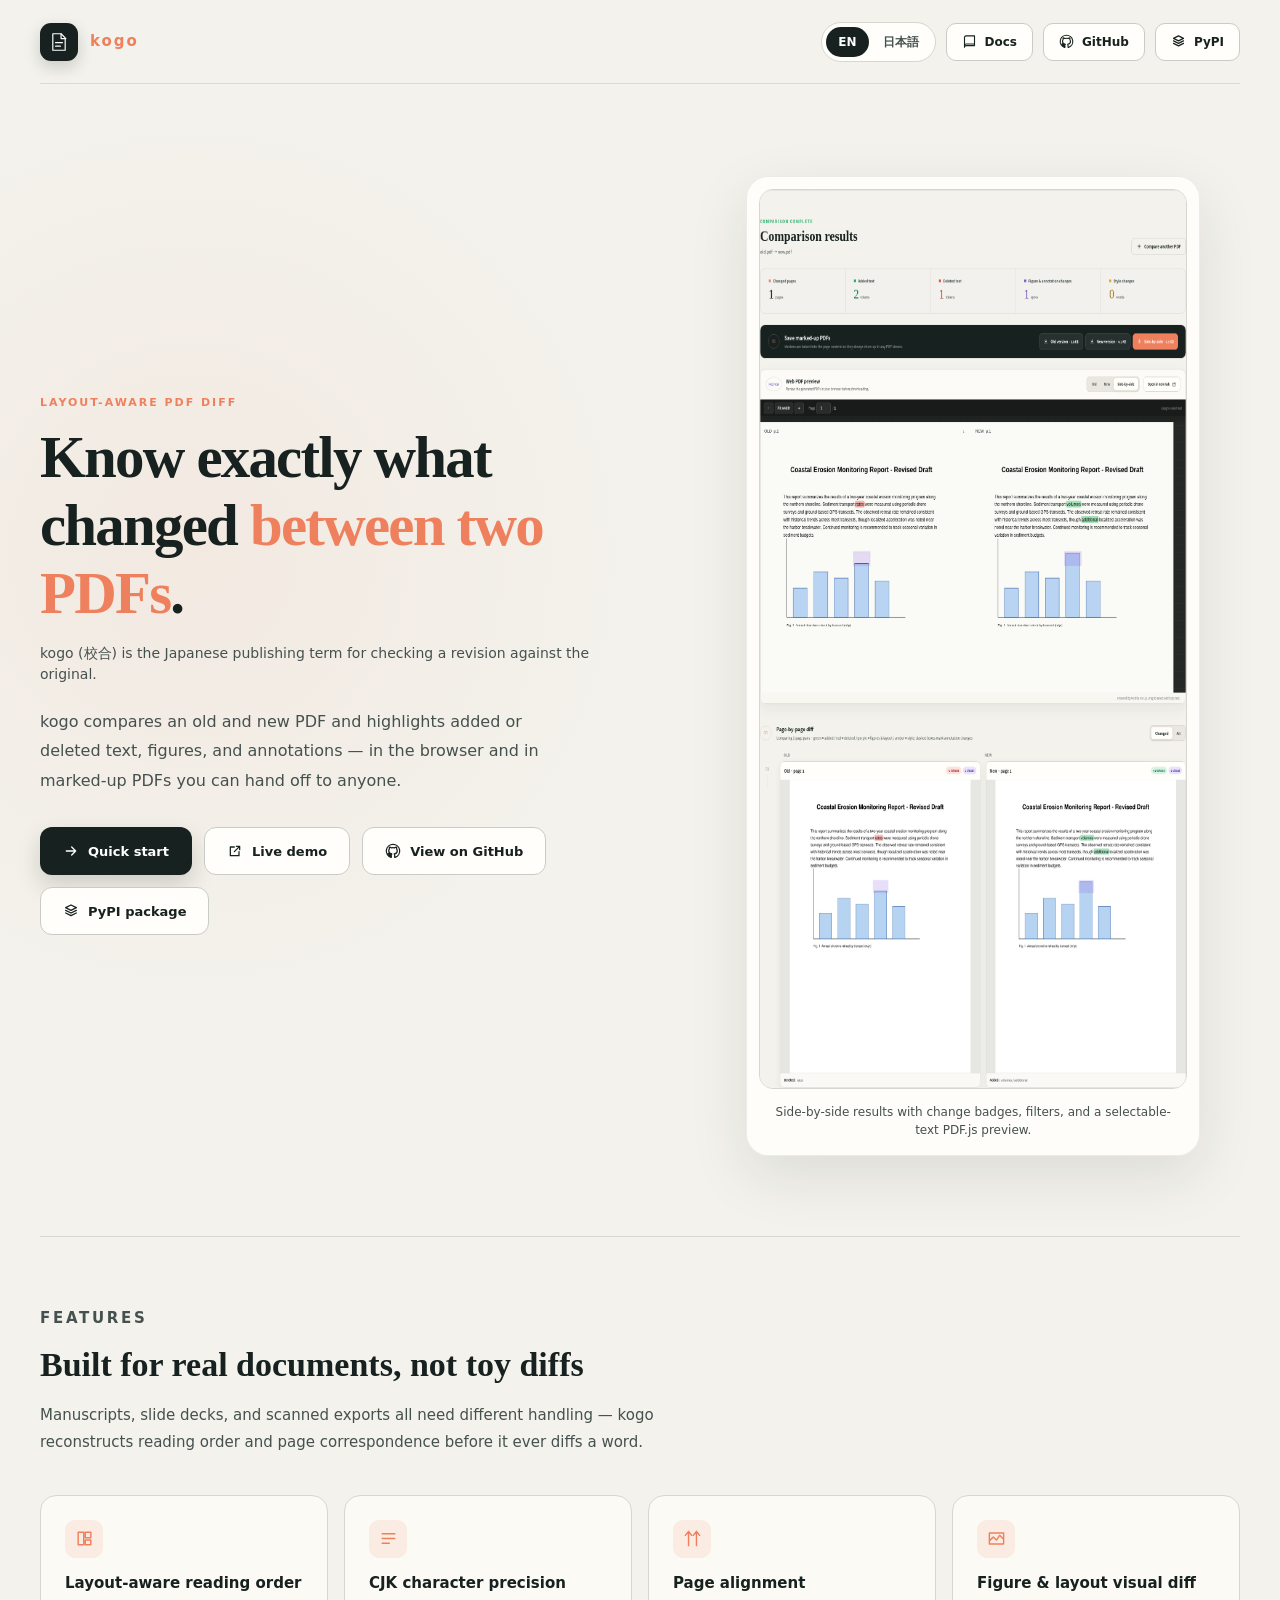
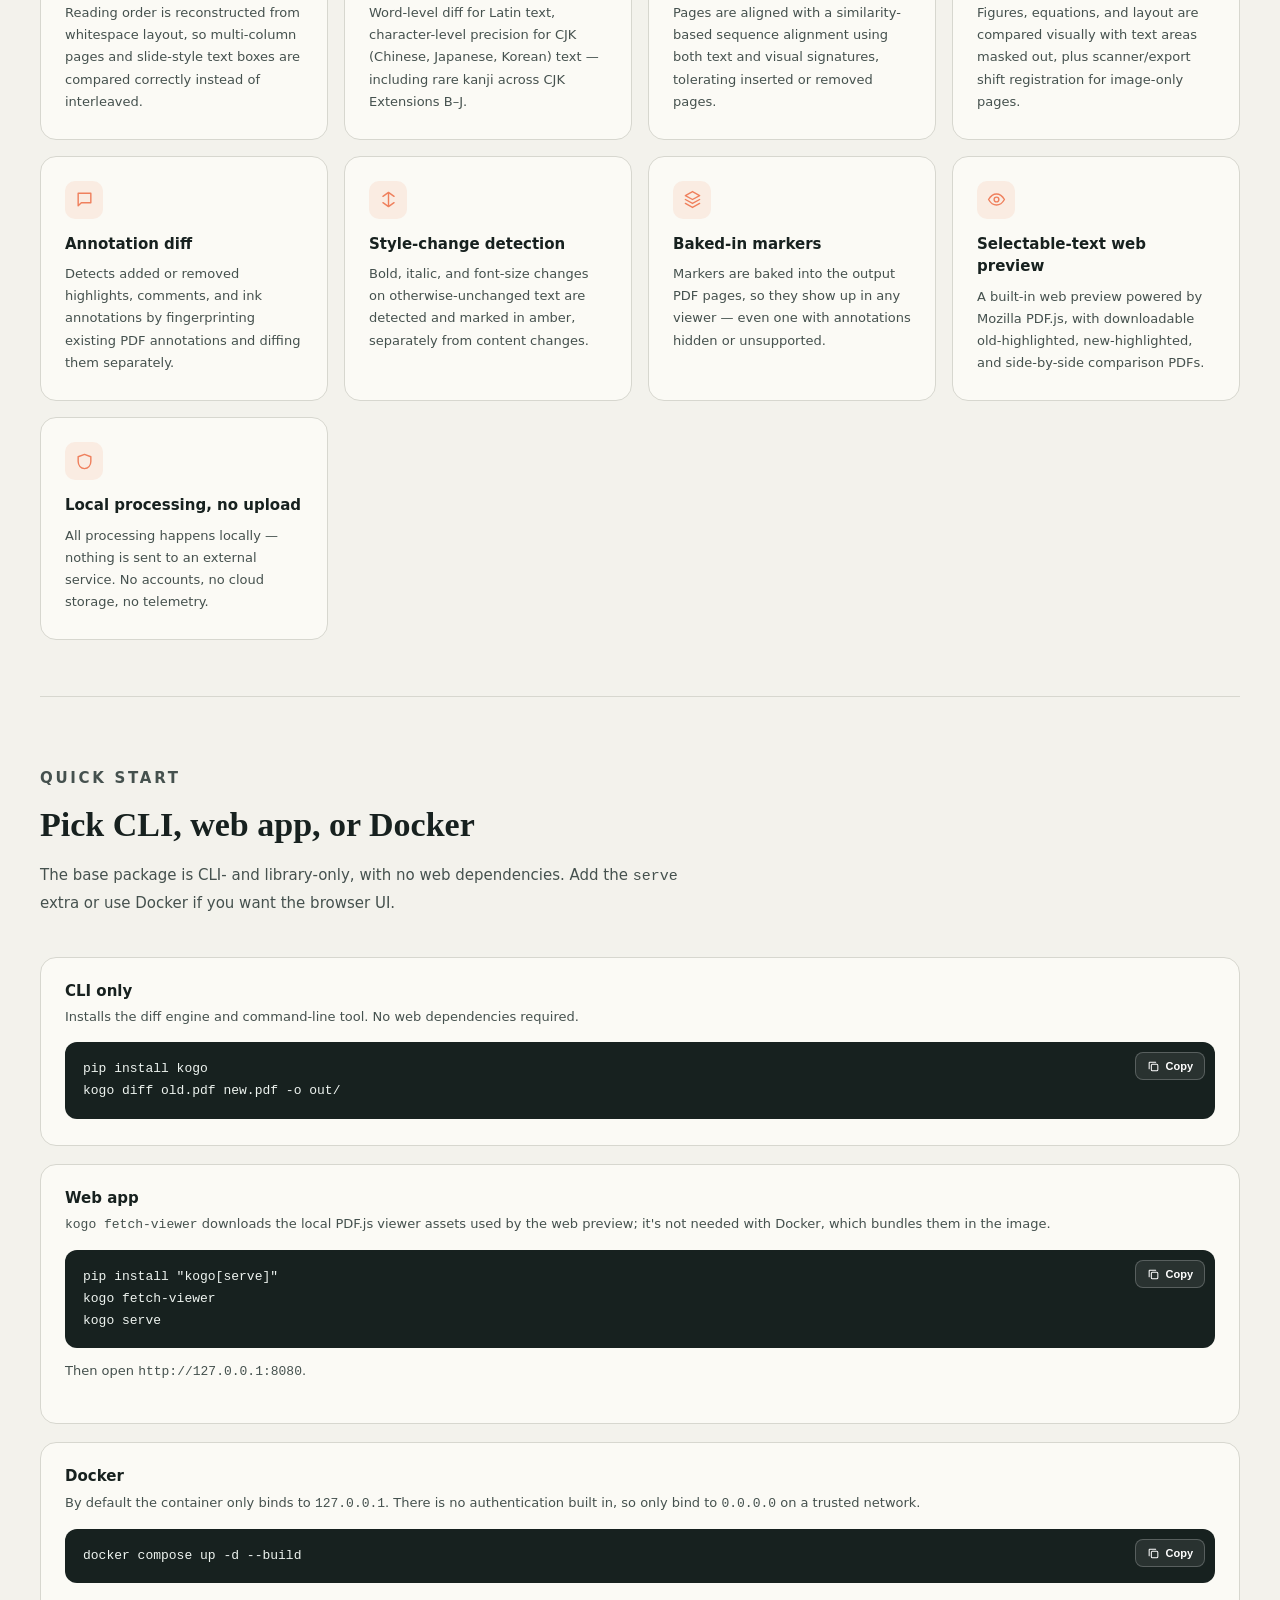
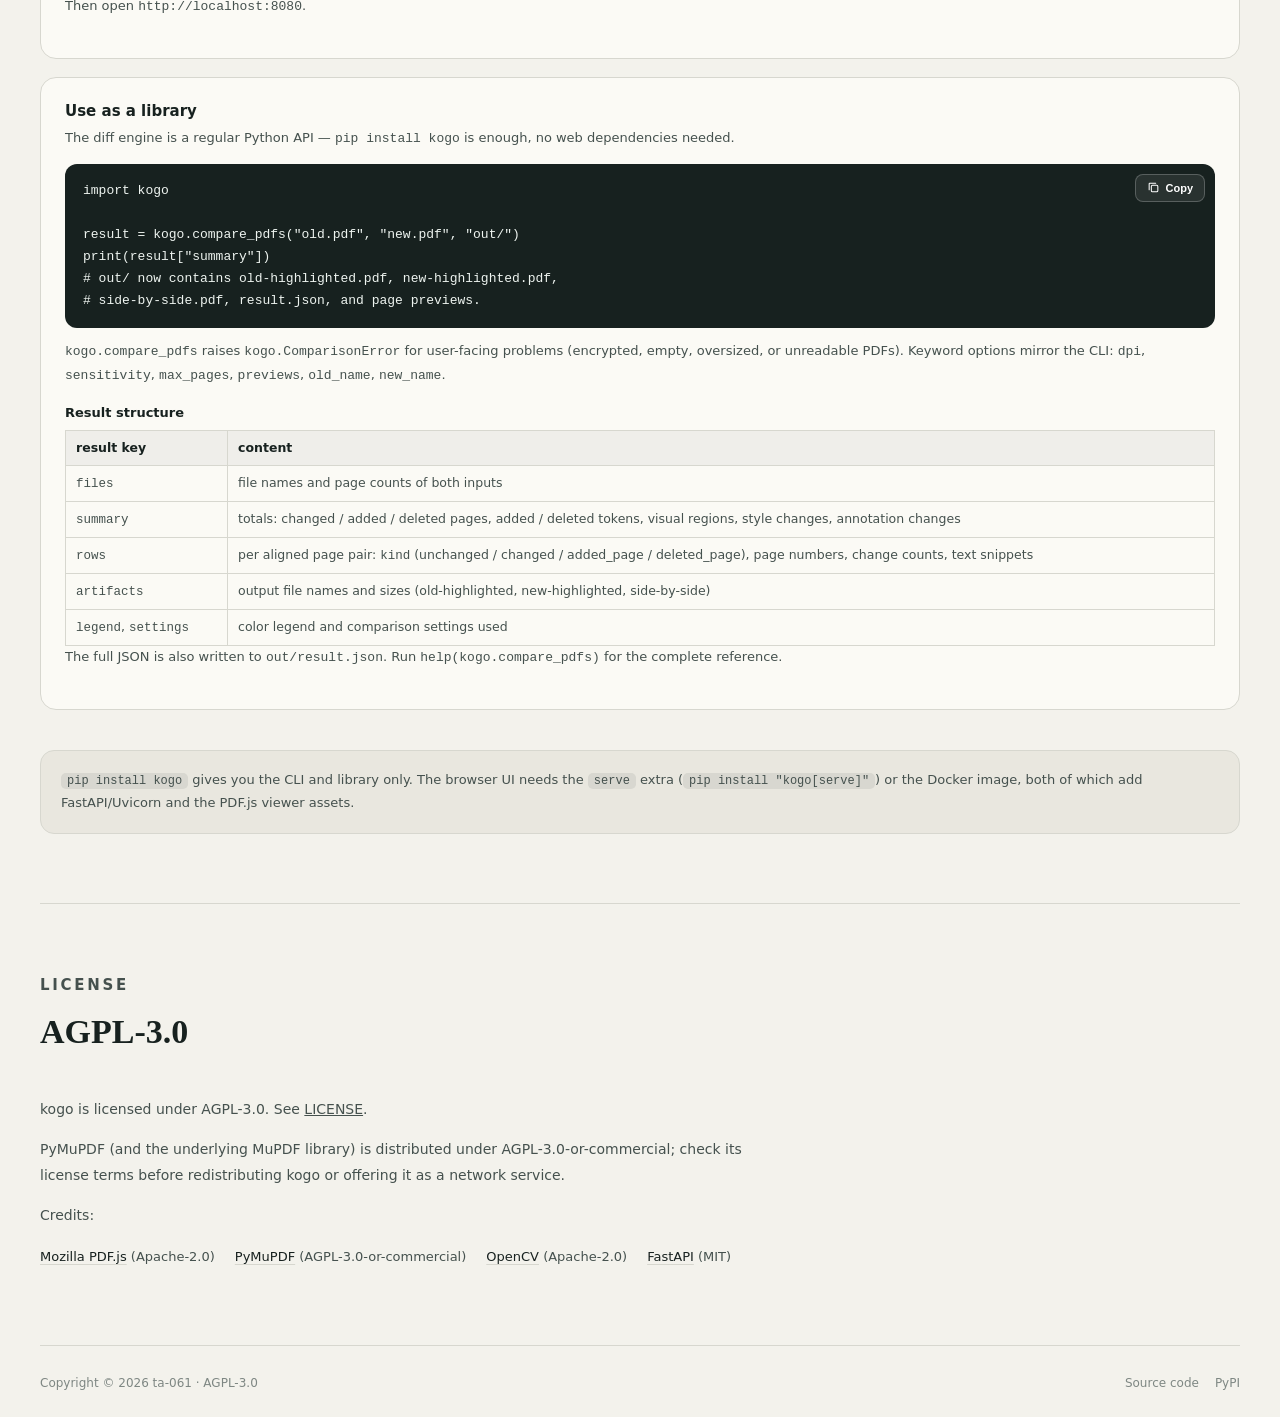
==== commit f3714a86: "Add a real documentation site (mkdocs-material + mkdocstrings) README + docstrings were the whole ma" ====
--- a/docs/site/index.html
+++ b/docs/site/index.html
@@ -28,6 +28,10 @@
       <a href="index.html" class="active">EN</a>
       <a href="ja/index.html">日本語</a>
     </nav>
+    <a class="header-link" href="manual/">
+      <svg viewBox="0 0 24 24"><path d="M4 5.5A2.5 2.5 0 0 1 6.5 3H20v15.5H6.5A2.5 2.5 0 0 0 4 21V5.5Z"/><path d="M4 18.5A2.5 2.5 0 0 1 6.5 16H20"/></svg>
+      Docs
+    </a>
     <a class="header-link" href="https://github.com/ta-061/kogo">
       <svg viewBox="0 0 24 24"><path d="M12 2a10 10 0 0 0-3.16 19.49c.5.09.68-.22.68-.48v-1.7c-2.78.6-3.37-1.34-3.37-1.34-.46-1.16-1.11-1.47-1.11-1.47-.91-.62.07-.6.07-.6 1 .07 1.53 1.03 1.53 1.03.9 1.52 2.34 1.08 2.91.83.09-.65.35-1.08.63-1.33-2.22-.25-4.56-1.11-4.56-4.94 0-1.09.39-1.98 1.03-2.68-.1-.25-.45-1.27.1-2.65 0 0 .84-.27 2.75 1.02a9.6 9.6 0 0 1 5 0c1.91-1.29 2.75-1.02 2.75-1.02.55 1.38.2 2.4.1 2.65.64.7 1.03 1.59 1.03 2.68 0 3.84-2.34 4.68-4.57 4.93.36.31.68.92.68 1.85v2.74c0 .26.18.58.69.48A10 10 0 0 0 12 2Z"/></svg>
       GitHub
@@ -54,7 +58,7 @@
           <svg viewBox="0 0 24 24"><path d="M5 12h14M13 6l6 6-6 6"/></svg>
           Quick start
         </a>
-        <a class="btn btn-secondary" href="https://demo.kogo.tatu-sec.dev/" title="Hosted demo (access credentials required)">
+        <a class="btn btn-secondary" href="https://kogo-demo.tatu-sec.dev/" title="Hosted demo - free to try, no account needed">
           <svg viewBox="0 0 24 24"><path d="M14 5h5v5M19 5l-8 8M18 13v6H5V6h6"/></svg>
           Live demo
         </a>
